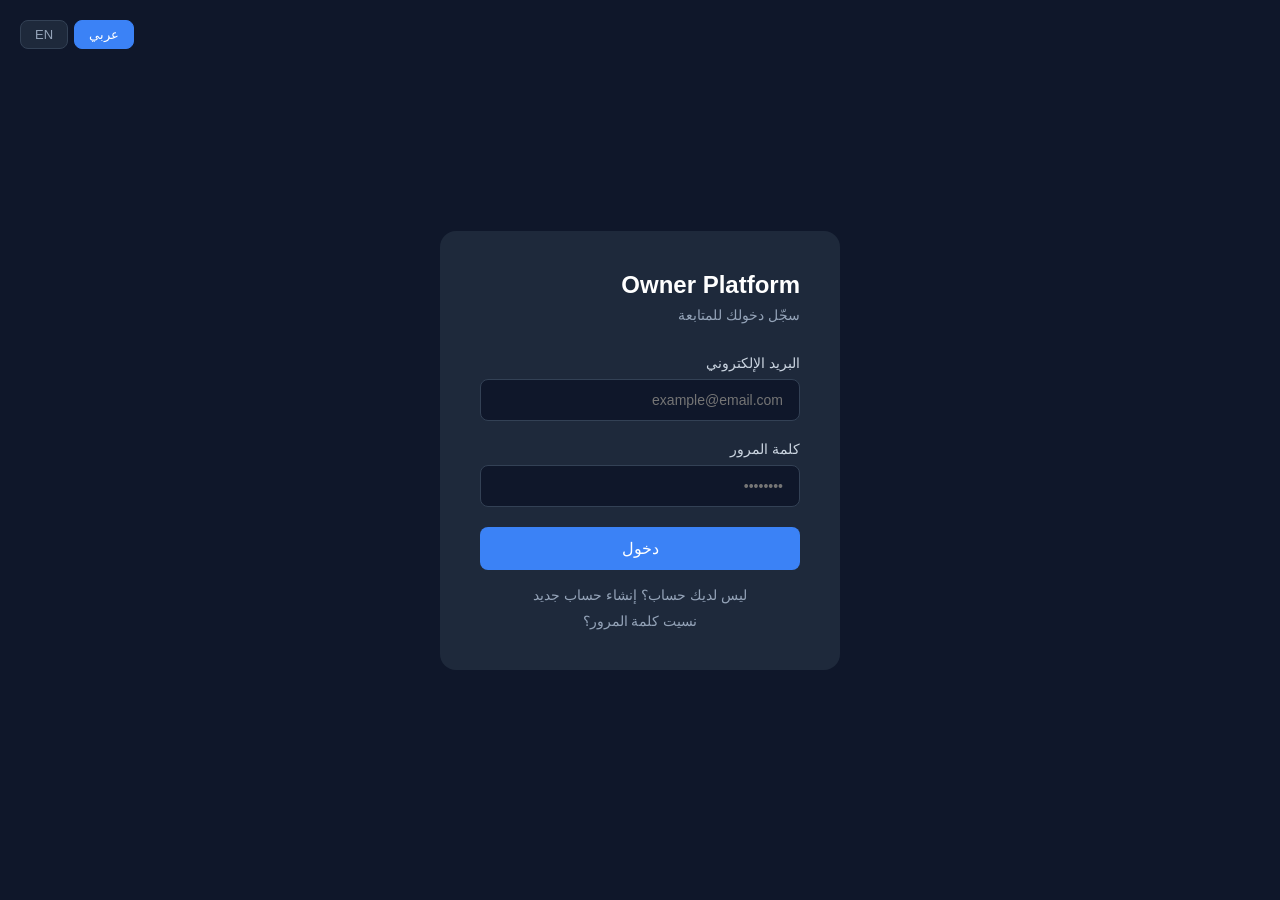
==== employees.html @ 72698e6a "add team management page" ====
<!DOCTYPE html>
<html lang="ar" dir="rtl" id="html-root">
<head>
  <meta charset="UTF-8">
  <meta name="viewport" content="width=device-width, initial-scale=1.0">
  <title id="page-title">فريق العمل - Owner Platform</title>
  <style>
    :root {
      --bg-0: #070b14;
      --bg-1: #0d1424;
      --panel: #141c30;
      --panel-border: rgba(148, 163, 209, 0.14);
      --accent-a: #5b7cfa;
      --accent-b: #8b5cf6;
      --text: #f3f5fb;
      --muted: #8a93ab;
      --danger: #fb7185;
      --danger-bg: rgba(251, 113, 133, 0.1);
      --success: #34d399;
      --success-bg: rgba(52, 211, 153, 0.1);
      --radius-lg: 22px;
      --radius-md: 12px;
    }

    * { margin: 0; padding: 0; box-sizing: border-box; }

    body {
      font-family: 'Segoe UI', Tahoma, sans-serif;
      color: var(--text);
      min-height: 100vh;
      position: relative;
      overflow-x: hidden;
      background: var(--bg-0);
      padding: 40px 20px 80px;
    }

    body::before {
      content: "";
      position: fixed;
      inset: -20%;
      background:
        radial-gradient(circle at 20% 15%, rgba(91, 124, 250, 0.16), transparent 45%),
        radial-gradient(circle at 85% 80%, rgba(139, 92, 246, 0.14), transparent 45%);
      pointer-events: none;
      z-index: 0;
    }

    .page-wrap {
      position: relative;
      z-index: 1;
      max-width: 640px;
      margin: 0 auto;
    }

    .lang-switch {
      position: fixed;
      top: 24px;
      inset-inline-end: 24px;
      display: flex;
      gap: 6px;
      z-index: 2;
    }
    .lang-switch button {
      padding: 6px 14px;
      background: var(--panel);
      border: 1px solid var(--panel-border);
      border-radius: 999px;
      color: var(--muted);
      font-size: 12.5px;
      cursor: pointer;
      transition: all 0.15s ease;
    }
    .lang-switch button.active {
      background: linear-gradient(135deg, var(--accent-a), var(--accent-b));
      color: #fff;
      border-color: transparent;
    }

    .header-row {
      display: flex;
      align-items: center;
      gap: 14px;
      margin-bottom: 28px;
    }
    .icon-badge {
      width: 48px;
      height: 48px;
      flex-shrink: 0;
      border-radius: 14px;
      display: flex;
      align-items: center;
      justify-content: center;
      background: linear-gradient(135deg, var(--accent-a), var(--accent-b));
      box-shadow: 0 10px 24px -8px rgba(91, 124, 250, 0.55);
    }
    .icon-badge svg { width: 22px; height: 22px; }
    h1 { font-size: 21px; font-weight: 700; margin-bottom: 4px; }
    p.subtitle { color: var(--muted); font-size: 13.5px; }

    .panel {
      background: linear-gradient(180deg, var(--panel), var(--bg-1));
      border: 1px solid var(--panel-border);
      border-radius: var(--radius-lg);
      padding: 28px;
      box-shadow: 0 24px 60px -24px rgba(0, 0, 0, 0.55);
      margin-bottom: 20px;
      animation: rise 0.4s ease both;
    }
    @keyframes rise {
      from { opacity: 0; transform: translateY(8px); }
      to { opacity: 1; transform: translateY(0); }
    }

    .field-row { display: flex; gap: 12px; flex-wrap: wrap; }
    .field-row > div { flex: 1; min-width: 160px; }

    label {
      display: block;
      margin-bottom: 8px;
      font-size: 13px;
      color: #c3cadf;
      font-weight: 600;
    }
    input, select {
      width: 100%;
      padding: 12px 14px;
      background: var(--bg-0);
      border: 1px solid var(--panel-border);
      border-radius: var(--radius-md);
      color: var(--text);
      font-size: 14px;
      margin-bottom: 16px;
      transition: border-color 0.15s ease, box-shadow 0.15s ease;
    }
    input:focus, select:focus {
      outline: none;
      border-color: var(--accent-a);
      box-shadow: 0 0 0 3px rgba(91, 124, 250, 0.18);
    }
    input::placeholder { color: #4b5568; }

    button.primary {
      padding: 12px 22px;
      background: linear-gradient(135deg, var(--accent-a), var(--accent-b));
      color: #fff;
      border: none;
      border-radius: var(--radius-md);
      font-size: 14px;
      font-weight: 600;
      cursor: pointer;
      transition: transform 0.15s ease, box-shadow 0.15s ease, opacity 0.15s ease;
      box-shadow: 0 12px 24px -12px rgba(91, 124, 250, 0.65);
    }
    button.primary:hover:not(:disabled) {
      transform: translateY(-1px);
      box-shadow: 0 16px 30px -12px rgba(91, 124, 250, 0.75);
    }
    button.primary:disabled { opacity: 0.55; cursor: not-allowed; transform: none; }

    .error {
      color: var(--danger);
      background: var(--danger-bg);
      border: 1px solid rgba(251, 113, 133, 0.25);
      padding: 12px 14px;
      border-radius: var(--radius-md);
      font-size: 13.5px;
      margin-bottom: 16px;
      display: none;
    }

    .team-list { display: flex; flex-direction: column; gap: 10px; }
    .team-empty {
      text-align: center;
      color: var(--muted);
      font-size: 13.5px;
      padding: 30px 10px;
    }
    .team-card {
      display: flex;
      align-items: center;
      gap: 14px;
      background: var(--bg-0);
      border: 1px solid var(--panel-border);
      border-radius: var(--radius-md);
      padding: 14px 16px;
    }
    .avatar {
      width: 40px;
      height: 40px;
      flex-shrink: 0;
      border-radius: 12px;
      background: linear-gradient(135deg, var(--accent-a), var(--accent-b));
      display: flex;
      align-items: center;
      justify-content: center;
      font-weight: 700;
      font-size: 14px;
      color: #fff;
    }
    .team-info { flex: 1; min-width: 0; }
    .team-name { font-size: 14.5px; font-weight: 600; margin-bottom: 2px; }
    .team-role { font-size: 12.5px; color: var(--muted); }
    .delete-btn {
      background: transparent;
      border: 1px solid var(--panel-border);
      color: var(--danger);
      border-radius: 10px;
      padding: 8px 12px;
      font-size: 12.5px;
      cursor: pointer;
      transition: all 0.15s ease;
      flex-shrink: 0;
    }
    .delete-btn:hover { background: var(--danger-bg); border-color: rgba(251, 113, 133, 0.35); }

    .link-row { text-align: center; margin-top: 24px; }
    .link-row a { color: var(--muted); font-size: 13.5px; text-decoration: none; transition: color 0.15s ease; }
    .link-row a:hover { color: var(--text); }

    @media (prefers-reduced-motion: reduce) {
      .panel { animation: none; }
    }
  </style>
</head>
<body>
  <div class="lang-switch">
    <button type="button" id="lang-ar" onclick="setLang('ar')">عربي</button>
    <button type="button" id="lang-en" onclick="setLang('en')">EN</button>
  </div>

  <div class="page-wrap">
    <div class="header-row">
      <div class="icon-badge">
        <svg viewBox="0 0 24 24" fill="none" xmlns="http://www.w3.org/2000/svg">
          <path d="M17 20V18C17 15.7909 15.2091 14 13 14H7C4.79086 14 3 15.7909 3 18V20" stroke="white" stroke-width="1.8" stroke-linecap="round" stroke-linejoin="round"/>
          <circle cx="10" cy="7" r="4" stroke="white" stroke-width="1.8"/>
          <path d="M21 20V18C20.9986 16.1771 19.7973 14.5713 18.06 14.06" stroke="white" stroke-width="1.8" stroke-linecap="round"/>
          <path d="M15 4.13C16.7413 4.62308 17.9997 6.20955 17.9997 8.005C17.9997 9.80045 16.7413 11.3869 15 11.88" stroke="white" stroke-width="1.8" stroke-linecap="round"/>
        </svg>
      </div>
      <div>
        <h1 id="txt-title">فريق العمل</h1>
        <p class="subtitle" id="txt-subtitle">أضيفي الموظفين المسؤولين عن المحادثات في منصتك</p>
      </div>
    </div>

    <div class="panel">
      <div class="error" id="error">حدث خطأ، يرجى المحاولة مرة أخرى</div>
      <div class="field-row">
        <div>
          <label id="lbl-name">اسم الموظف</label>
          <input type="text" id="agent-name" placeholder="مثال: سارة محمد">
        </div>
        <div>
          <label id="lbl-role">الدور الوظيفي</label>
          <input type="text" id="agent-role" placeholder="مثال: مبيعات">
        </div>
      </div>
      <button type="button" class="primary" id="btn-add" onclick="addAgent()">إضافة موظف</button>
    </div>

    <div class="panel">
      <div class="team-list" id="team-list">
        <div class="team-empty" id="team-empty">لا يوجد موظفون مضافون بعد</div>
      </div>
    </div>

    <div class="link-row">
      <a href="index.html" id="link-back">العودة للوحة التحكم</a>
    </div>
  </div>

  <script>
    const API = "https://my-server-production-0e71.up.railway.app";
    const token = localStorage.getItem("token");
    if (!token) window.location.href = "login.html";

    const translations = {
      ar: {
        pageTitle: "فريق العمل - Owner Platform",
        title: "فريق العمل",
        subtitle: "أضيفي الموظفين المسؤولين عن المحادثات في منصتك",
        error: "حدث خطأ، يرجى المحاولة مرة أخرى",
        name: "اسم الموظف",
        namePlaceholder: "مثال: سارة محمد",
        role: "الدور الوظيفي",
        rolePlaceholder: "مثال: مبيعات",
        add: "إضافة موظف",
        adding: "جارٍ الإضافة...",
        empty: "لا يوجد موظفون مضافون بعد",
        delete: "حذف",
        deleteConfirm: "هل تريدين حذف هذا الموظف؟",
        nameRequired: "اسم الموظف مطلوب",
        back: "العودة للوحة التحكم",
      },
      en: {
        pageTitle: "Team - Owner Platform",
        title: "Team",
        subtitle: "Add the employees responsible for conversations on your platform",
        error: "An error occurred, please try again",
        name: "Employee Name",
        namePlaceholder: "e.g. Sara Mohamed",
        role: "Role",
        rolePlaceholder: "e.g. Sales",
        add: "Add Employee",
        adding: "Adding...",
        empty: "No team members added yet",
        delete: "Delete",
        deleteConfirm: "Delete this team member?",
        nameRequired: "Employee name is required",
        back: "Back to Dashboard",
      },
    };

    function applyLang(lang) {
      const t = translations[lang];
      document.getElementById("html-root").lang = lang;
      document.getElementById("html-root").dir = lang === "ar" ? "rtl" : "ltr";
      document.getElementById("page-title").textContent = t.pageTitle;
      document.getElementById("txt-title").textContent = t.title;
      document.getElementById("txt-subtitle").textContent = t.subtitle;
      document.getElementById("error").textContent = t.error;
      document.getElementById("lbl-name").textContent = t.name;
      document.getElementById("agent-name").placeholder = t.namePlaceholder;
      document.getElementById("lbl-role").textContent = t.role;
      document.getElementById("agent-role").placeholder = t.rolePlaceholder;
      document.getElementById("btn-add").textContent = t.add;
      document.getElementById("link-back").textContent = t.back;
      document.getElementById("lang-ar").classList.toggle("active", lang === "ar");
      document.getElementById("lang-en").classList.toggle("active", lang === "en");
      renderAgents();
    }

    function setLang(lang) {
      localStorage.setItem("authLang", lang);
      applyLang(lang);
    }

    const currentLangGetter = () => localStorage.getItem("authLang") || "ar";

    let agents = [];
    const emptyStateEl = document.getElementById("team-empty");

    function initials(name) {
      const parts = String(name || "").trim().split(/\s+/);
      return ((parts[0]?.[0] || "") + (parts[1]?.[0] || "")).toUpperCase() || "?";
    }

    function renderAgents() {
      const t = translations[currentLangGetter()];
      const list = document.getElementById("team-list");
      emptyStateEl.textContent = t.empty;

      if (agents.length === 0) {
        list.innerHTML = "";
        list.appendChild(emptyStateEl);
        return;
      }

      list.innerHTML = "";
      agents.forEach((agent) => {
        const card = document.createElement("div");
        card.className = "team-card";
        card.innerHTML = `
          <div class="avatar">${initials(agent.name)}</div>
          <div class="team-info">
            <div class="team-name"></div>
            <div class="team-role"></div>
          </div>
          <button type="button" class="delete-btn">${t.delete}</button>
        `;
        card.querySelector(".team-name").textContent = agent.name;
        card.querySelector(".team-role").textContent = agent.role || "-";
        card.querySelector(".delete-btn").addEventListener("click", () => deleteAgent(agent.id));
        list.appendChild(card);
      });
    }

    async function loadAgents() {
      try {
        const res = await fetch(`${API}/api/agents`, {
          headers: { Authorization: `Bearer ${token}` },
        });
        if (res.status === 401) {
          localStorage.removeItem("token");
          localStorage.removeItem("user");
          window.location.href = "login.html";
          return;
        }
        if (!res.ok) return;
        agents = await res.json();
        renderAgents();
      } catch (err) {
        console.error("تعذر تحميل قائمة الموظفين:", err);
      }
    }

    async function addAgent() {
      const t = translations[currentLangGetter()];
      const errorEl = document.getElementById("error");
      errorEl.style.display = "none";

      const nameInput = document.getElementById("agent-name");
      const roleInput = document.getElementById("agent-role");
      const name = nameInput.value.trim();
      const role = roleInput.value.trim();

      if (!name) {
        errorEl.textContent = t.nameRequired;
        errorEl.style.display = "block";
        return;
      }

      const btn = document.getElementById("btn-add");
      btn.disabled = true;
      btn.textContent = t.adding;

      try {
        const res = await fetch(`${API}/api/agents`, {
          method: "POST",
          headers: {
            "Content-Type": "application/json",
            Authorization: `Bearer ${token}`,
          },
          body: JSON.stringify({ name, role: role || null }),
        });
        const data = await res.json();
        if (!res.ok) throw new Error(data.message);
        nameInput.value = "";
        roleInput.value = "";
        await loadAgents();
      } catch (err) {
        errorEl.textContent = err.message || t.error;
        errorEl.style.display = "block";
      } finally {
        btn.disabled = false;
        btn.textContent = t.add;
      }
    }

    async function deleteAgent(id) {
      const t = translations[currentLangGetter()];
      if (!window.confirm(t.deleteConfirm)) return;
      try {
        const res = await fetch(`${API}/api/agents/${id}`, {
          method: "DELETE",
          headers: { Authorization: `Bearer ${token}` },
        });
        if (!res.ok) return;
        await loadAgents();
      } catch (err) {
        console.error("تعذر حذف الموظف:", err);
      }
    }

    applyLang(currentLangGetter());
    loadAgents();
  </script>
</body>
</html>
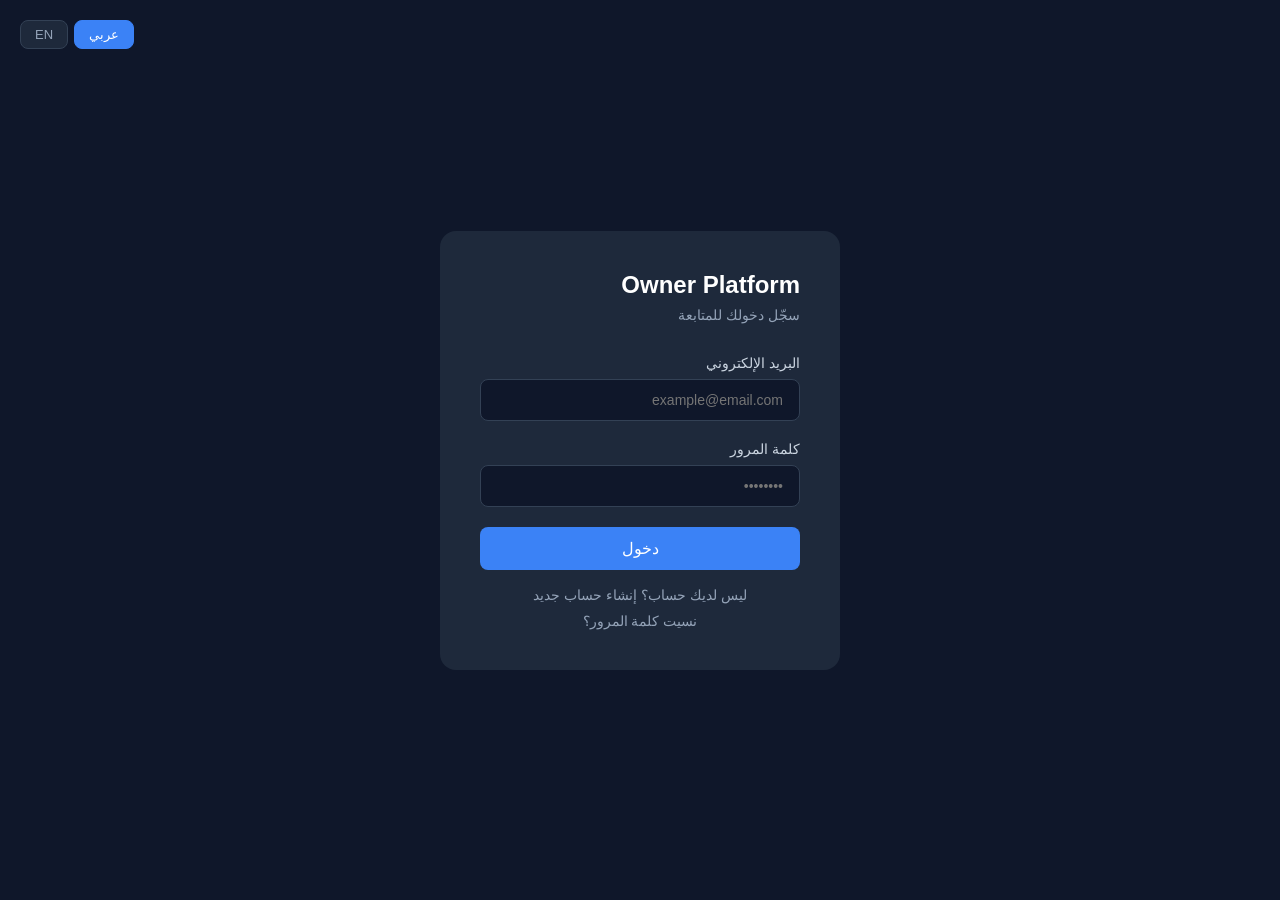
==== commit cfeaba1d: "Escape untrusted Analyze File fields and centralize the API base URL Escape source/employee/reason/o" ====
--- a/employees.html
+++ b/employees.html
@@ -270,8 +270,9 @@
     </div>
   </div>
 
+  <script src="config.js"></script>
   <script>
-    const API = "https://my-server-production-0e71.up.railway.app";
+    const API = window.OWNER_PLATFORM_API_BASE_URL;
     const token = localStorage.getItem("token");
     if (!token) window.location.href = "login.html";
 
